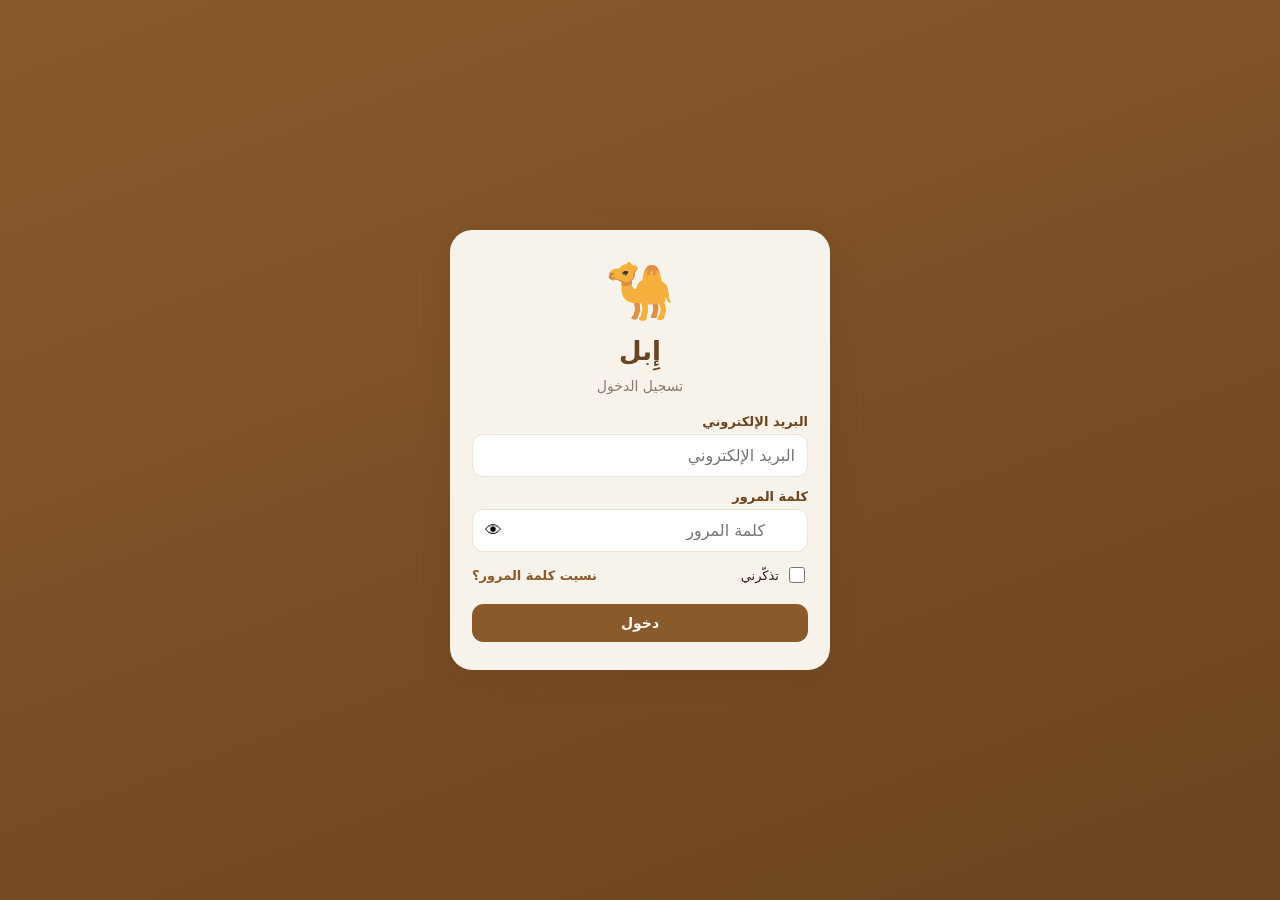
==== index.html @ 3de7b22c "Counters follow filters" ====
<!doctype html>
<html lang="ar" dir="rtl">
<head>
  <meta charset="UTF-8" />
  <meta name="viewport" content="width=device-width, initial-scale=1.0, maximum-scale=1.0, viewport-fit=cover" />
  <meta name="theme-color" content="#8a5a2b" />
  <!-- تطبيق إدارة خاص — لا يُفهرس في محرّكات البحث -->
  <meta name="robots" content="noindex, nofollow, noarchive" />
  <title>إِبل</title>

  <!-- «إضافة إلى الشاشة الرئيسية» على الآيفون والأندرويد -->
  <link rel="manifest" href="./manifest.webmanifest" />
  <link rel="icon" type="image/png" href="./icon-192.png" />
  <link rel="apple-touch-icon" href="./icon-192.png" />
  <meta name="apple-mobile-web-app-capable" content="yes" />
  <meta name="mobile-web-app-capable" content="yes" />
  <meta name="apple-mobile-web-app-status-bar-style" content="black-translucent" />
  <meta name="apple-mobile-web-app-title" content="إِبل" />
  <script type="module" crossorigin src="./assets/index-DRkL8P2t.js"></script>
  <link rel="stylesheet" crossorigin href="./assets/index-De4bp79U.css">
</head>
<body>
  <div id="splash">
    <div class="splash-emoji">🐪</div>
    <div class="splash-title">إِبل</div>
    <div class="splash-spinner"></div>
  </div>
  <div id="app"></div>
</body>
</html>
---- assets/index-De4bp79U.css ----
:root{--sand-50: #faf6f0;--sand-100: #f3ebe0;--sand-200: #e7d8c4;--brown: #8a5a2b;--brown-dark: #6b4420;--brown-light: #b07d4a;--teal: #2f8f83;--teal-dark: #246b62;--ink: #2a2018;--muted: #8a7d6e;--line: #e7d8c4;--line2: #ece2d4;--bg: #f7f2ea;--card: #ffffff;--ok: #2e9e5b;--bad: #d6453d;--warn: #e08a1e;--info: #2f76c7;--purple: #7a4fc0;--shadow: 0 2px 10px rgba(80,50,20,.08);--shadow-lg: 0 8px 30px rgba(80,50,20,.16);--r: 16px;--r-sm: 11px;--header-h: 54px;--tab-h: 64px}*{box-sizing:border-box;-webkit-tap-highlight-color:transparent}html,body{margin:0;padding:0;height:100%}body{font-family:Segoe UI,Tahoma,system-ui,-apple-system,sans-serif;background:var(--bg);color:var(--ink);-webkit-font-smoothing:antialiased;overscroll-behavior-y:none}button{font-family:inherit;cursor:pointer}input,textarea,select{font-family:inherit;font-size:16px}#splash{position:fixed;inset:0;z-index:999;display:flex;flex-direction:column;align-items:center;justify-content:center;gap:14px;background:linear-gradient(160deg,var(--brown) 0%,var(--brown-dark) 100%);color:#fff}.splash-emoji{font-size:72px;animation:bob 1.6s ease-in-out infinite}.splash-title{font-size:24px;font-weight:800;letter-spacing:.5px}.splash-spinner{width:34px;height:34px;border:3px solid rgba(255,255,255,.3);border-top-color:#fff;border-radius:50%;animation:spin .8s linear infinite}@keyframes bob{50%{transform:translateY(-10px)}}@keyframes spin{to{transform:rotate(360deg)}}#app{max-width:560px;margin:0 auto;min-height:100%;position:relative;overflow-x:clip}.app-header{top:0;z-index:50;height:calc(var(--header-h) + env(safe-area-inset-top));padding-top:env(safe-area-inset-top);display:flex;align-items:center;justify-content:space-between;padding-inline:16px;background:linear-gradient(135deg,var(--brown) 0%,var(--brown-dark) 100%);color:#fff;box-shadow:var(--shadow);position:sticky}.brand{position:absolute;inset-inline:0;display:flex;align-items:center;justify-content:center;gap:8px;font-weight:800;font-size:18px;pointer-events:none}.header-back{position:relative;z-index:1;visibility:hidden;width:44px;height:44px;border:none;background:none;color:#fff;display:flex;align-items:center;justify-content:center;padding:0;margin-inline-start:-10px;opacity:.95;transition:opacity .12s,transform .06s}.header-back.show{visibility:visible}.header-back:active{opacity:1;transform:scale(.88)}.back-ico{display:flex;align-items:center;justify-content:center}.ico-back{display:block}.header-spacer{width:44px;flex-shrink:0}.back-btn .back-ico,.back-btn .ico-back{width:18px;height:18px}.view{padding:14px 14px calc(var(--tab-h) + env(safe-area-inset-bottom) + 16px);min-height:calc(100vh - var(--header-h))}.tabbar{position:fixed;bottom:0;left:0;right:0;z-index:50;max-width:560px;margin:0 auto;height:calc(var(--tab-h) + env(safe-area-inset-bottom));padding-bottom:env(safe-area-inset-bottom);display:flex;background:#fff;border-top:1px solid var(--line2);box-shadow:0 -2px 14px #50321412}.nav-item{flex:1;border:none;background:none;display:flex;flex-direction:column;align-items:center;justify-content:center;gap:3px;color:var(--muted);font-size:11px;padding:6px 0}.nav-item .nav-icon{font-size:21px;filter:grayscale(.3);transition:transform .15s}.nav-item.active{color:var(--brown);font-weight:700}.nav-item.active .nav-icon{filter:none;transform:translateY(-2px) scale(1.12)}.btn{border:1px solid var(--line2);background:#fff;color:var(--ink);border-radius:var(--r-sm);padding:10px 14px;font-size:14px;font-weight:600;display:inline-flex;align-items:center;gap:6px;transition:filter .15s,transform .05s}.btn:active{transform:scale(.97)}.btn.primary{background:var(--brown);color:#fff;border-color:var(--brown)}.btn.primary:active{filter:brightness(1.08)}.btn.danger{background:var(--bad);color:#fff;border-color:var(--bad)}.btn.danger.ghost{background:#fff;color:var(--bad);border-color:#f1c9c6}.btn.ghost{background:var(--sand-50)}.btn.sm{padding:7px 11px;font-size:13px}.btn.block{width:100%;justify-content:center;margin-top:8px}.btn-row{display:flex;gap:8px;flex-wrap:wrap}.btn-row .btn{flex:1;justify-content:center;min-width:130px}.hero{display:flex;align-items:center;gap:14px;background:linear-gradient(120deg,#fff,var(--sand-50));border:1px solid var(--line2);border-radius:var(--r);padding:16px;box-shadow:var(--shadow);margin-bottom:14px}.hero-emoji{font-size:44px}.hero-title{font-size:20px;font-weight:800}.hero-sub{color:var(--muted);font-size:13px}.stats-grid{display:grid;grid-template-columns:repeat(3,1fr);gap:10px;margin-bottom:16px}.stat{background:var(--card);border:1px solid var(--line2);border-radius:var(--r-sm);padding:14px 10px;display:flex;flex-direction:column;gap:4px;box-shadow:var(--shadow);position:relative;overflow:hidden;align-items:center;text-align:center;justify-content:center}.stat:before{top:auto;bottom:0;inset-inline:0;width:auto;height:4px}.stat:before{content:"";position:absolute;inset-inline-start:0;top:0;bottom:0;width:4px;background:var(--brown-light)}.stat.a1:before{background:var(--brown)}.stat.a2:before{background:var(--teal)}.stat.a3:before{background:var(--info)}.stat.a4:before{background:var(--purple)}.stat.a5:before{background:var(--warn)}.stat.a6:before{background:var(--ok)}.stat.a7:before{background:var(--bad)}.stat.a8:before{background:var(--muted)}.stat.a9:before{background:var(--teal-dark)}.stat.clickable{cursor:pointer}.stat.clickable:active{transform:scale(.97)}.stat-icon{font-size:18px}.stat-value{font-size:21px;font-weight:800;line-height:1.1}.stat-label{font-size:12px;color:var(--muted)}.alerts{display:flex;flex-direction:column;gap:12px}.alert-card{background:var(--card);border:1px solid var(--line2);border-radius:var(--r);padding:14px;box-shadow:var(--shadow);border-inline-start:4px solid var(--brown-light)}.alert-card.accent-blue{border-inline-start-color:var(--info)}.alert-card.accent-amber{border-inline-start-color:var(--warn)}.alert-card.accent-purple{border-inline-start-color:var(--purple)}.alert-card.accent-green{border-inline-start-color:var(--ok)}.alert-card.accent-teal{border-inline-start-color:var(--teal)}.alert-head{display:flex;align-items:center;gap:8px;font-weight:700;margin-bottom:8px}.alert-icon{font-size:18px}.alert-title{flex:1}.alert-empty{color:var(--muted);font-size:13px;padding:4px 0}.error-detail{color:var(--bad);font-size:11px;direction:ltr;text-align:center;word-break:break-all;margin-top:4px}.alert-list{display:flex;flex-direction:column}.alert-row{display:flex;justify-content:space-between;align-items:center;gap:8px;padding:7px 0;border-top:1px solid var(--line2);font-size:14px}.alert-row:first-child{border-top:none}.ar-name{font-weight:600}.ar-meta{color:var(--muted);font-size:13px}.days{color:var(--brown);font-weight:600}.link-more{margin-top:8px;background:none;border:none;color:var(--brown);font-weight:700;font-size:13px}.count-pill{background:var(--sand-100);color:var(--brown-dark);font-size:12px;font-weight:700;padding:2px 9px;border-radius:20px;min-width:22px;text-align:center}.count-pill.filtered{background:#f3d9b0;color:#6b3f12}.list-toolbar{display:flex;align-items:center;justify-content:space-between;gap:8px;margin-bottom:10px}.list-title{display:flex;align-items:center;gap:8px;font-size:18px;font-weight:800}.list-icon{font-size:20px}.search{width:100%;border:1px solid var(--line2);background:#fff;border-radius:var(--r-sm);padding:11px 14px;margin-bottom:12px;box-shadow:var(--shadow)}.search:focus{outline:2px solid var(--brown-light);border-color:var(--brown-light)}.chips{display:flex;gap:8px;overflow-x:auto;padding-bottom:4px;margin-bottom:12px}.chip{border:1px solid var(--line2);background:#fff;border-radius:20px;padding:7px 14px;font-size:13px;font-weight:600;color:var(--muted);white-space:nowrap}.chip.active{background:var(--brown);color:#fff;border-color:var(--brown)}.dropdown-filter{position:relative;display:inline-block;margin-bottom:12px}.dropdown-filter-btn{display:flex;align-items:center;gap:8px;border:1px solid var(--line2);background:#fff;border-radius:var(--r-sm);padding:9px 14px;font-size:13px;font-weight:700;color:var(--ink);cursor:pointer}.dropdown-filter-caret{color:var(--muted);font-size:11px}.dropdown-filter-panel{display:none;position:absolute;z-index:20;top:calc(100% + 6px);right:0;min-width:160px;max-height:260px;max-width:calc(100vw - 24px);overflow-y:auto;background:#fff;border:1px solid var(--line2);border-radius:var(--r-sm);box-shadow:var(--shadow-lg);padding:6px}.dropdown-filter-panel.show{display:block}.dropdown-opt{display:flex;align-items:center;gap:9px;padding:8px 10px;border-radius:8px;font-size:13px;color:var(--ink);cursor:pointer}.dropdown-opt:hover{background:var(--sand-50)}.dropdown-opt input{width:16px;height:16px;accent-color:var(--brown)}.dropdown-opt-all{border-bottom:1px solid var(--line2);margin-bottom:4px;padding-bottom:10px;font-weight:700}.dropdown-filter-row{display:flex;flex-wrap:wrap;gap:8px;align-items:center}.dropdown-filter-row .dropdown-filter{margin-bottom:8px}.clear-filters{margin-bottom:8px;color:var(--bad);border-color:var(--line2)}.tag.stage{background:var(--teal);color:#fff}.tag.excl{background:var(--muted);color:#fff}.tag.inc{background:var(--purple);color:#fff}.tag.nat{background:var(--info);color:#fff}.link-inline{background:none;border:none;padding:0;color:var(--brown);font-weight:700;font-size:inherit;cursor:pointer;text-decoration:underline;font-family:inherit}.ped-tree{display:flex;flex-direction:column;gap:10px;align-items:center}.ped-row{display:flex;gap:8px;flex-wrap:wrap;justify-content:center;width:100%}.ped-node{display:flex;flex-direction:column;gap:2px;align-items:center;text-align:center;background:var(--card);border:1px solid var(--line2);border-radius:var(--r-sm);padding:8px 12px;min-width:120px;box-shadow:var(--shadow);cursor:pointer;font-family:inherit}.ped-node.empty{background:var(--sand-50);border-style:dashed;cursor:default}.ped-node.self{background:linear-gradient(135deg,var(--brown) 0%,var(--brown-dark) 100%);border-color:var(--brown-dark)}.ped-node.self .ped-name{color:#fff}.ped-node.self .ped-role,.ped-node.self .ped-meta{color:#e9dccb}.ped-role{font-size:10px;color:var(--muted);font-weight:600}.ped-name{font-size:14px;font-weight:800;color:var(--ink)}.ped-meta{font-size:10px;color:var(--muted)}.card-grid{display:grid;grid-template-columns:repeat(2,1fr);gap:12px}.camel-card{background:var(--card);border:1px solid var(--line2);border-radius:var(--r);overflow:hidden;box-shadow:var(--shadow);transition:transform .08s}.camel-card:active{transform:scale(.98)}.camel-photo{aspect-ratio:4/3;background:var(--sand-100);display:flex;align-items:center;justify-content:center;position:relative}.avail-badge{position:absolute;top:6px;inset-inline-start:6px;font-size:11px;font-weight:700;padding:3px 9px;border-radius:8px;color:#fff}.avail-badge.dead{background:var(--bad)}.avail-badge.sold{background:#64748b}.profile-badges .avail-badge{position:static}.camel-photo img{width:100%;height:100%;object-fit:cover;display:block}.camel-photo.noimg{font-size:46px}.camel-info{padding:10px;position:relative}.camel-name{font-weight:800;font-size:15px;margin-bottom:4px}.camel-sub{display:flex;align-items:center;gap:6px;flex-wrap:wrap}.mono{font-family:ui-monospace,Consolas,monospace;font-size:12px;color:var(--muted)}.tag{background:var(--sand-100);color:var(--brown-dark);font-size:11px;padding:2px 7px;border-radius:6px;font-weight:600}.sex-badge{position:absolute;top:-28px;inset-inline-end:8px;font-size:11px;font-weight:700;padding:3px 8px;border-radius:8px;color:#fff}.sex-badge.f{background:var(--purple)}.sex-badge.m{background:var(--info)}.rows{display:flex;flex-direction:column;gap:8px}.row{background:var(--card);border:1px solid var(--line2);border-radius:var(--r-sm);padding:12px 14px;display:flex;align-items:center;gap:10px;box-shadow:var(--shadow)}.row:active{background:var(--sand-50)}.row-main{flex:1;min-width:0}.row-primary{font-weight:700;font-size:15px}.row-secondary{color:var(--muted);font-size:13px;margin-top:3px;display:flex;align-items:center;gap:6px;flex-wrap:wrap}.row-secondary .dot{opacity:.5}.row-chevron{color:var(--line);font-size:22px;transform:scaleX(-1)}.badge{font-size:12px;font-weight:700;padding:2px 9px;border-radius:20px;color:#fff}.badge.ok{background:var(--ok)}.badge.bad{background:var(--bad)}.badge.warn{background:var(--warn)}.badge.info{background:var(--info)}.badge.muted{background:var(--muted)}.empty{text-align:center;padding:50px 20px;color:var(--muted)}.empty-icon{font-size:48px;opacity:.5;margin-bottom:10px}.spinner-wrap{display:flex;justify-content:center;padding:50px}.spinner{width:32px;height:32px;border:3px solid var(--sand-200);border-top-color:var(--brown);border-radius:50%;animation:spin .8s linear infinite}.profile-top{display:flex;justify-content:space-between;margin-bottom:12px}.profile-hero{display:flex;gap:14px;align-items:center;margin-bottom:16px}.profile-photo{width:110px;height:110px;border-radius:18px;overflow:hidden;background:var(--sand-100);display:flex;align-items:center;justify-content:center;font-size:50px;flex-shrink:0;box-shadow:var(--shadow)}.profile-photo img{width:100%;height:100%;object-fit:cover}.profile-photo-col{display:flex;flex-direction:column;align-items:center;gap:4px;flex-shrink:0}.profile-photo-wrap{position:relative}.photo-nav{position:absolute;top:50%;transform:translateY(-50%);width:26px;height:26px;border-radius:50%;border:none;background:#00000073;color:#fff;font-size:18px;line-height:1;display:flex;align-items:center;justify-content:center;cursor:pointer;z-index:2}.photo-prev{inset-inline-start:-8px}.photo-next{inset-inline-end:-8px}.photo-caption{font-size:11px;color:var(--muted);text-align:center;max-width:130px}.photo-actions{display:flex;gap:6px;justify-content:center;width:100%;margin-top:6px}.photo-actions .btn{flex:1;min-width:0;font-size:11px;padding:6px 4px;white-space:nowrap;overflow:hidden;text-overflow:ellipsis}.photo-gallery{display:flex;gap:8px;flex-wrap:wrap;justify-content:center}.photo-thumb{position:relative;width:92px;height:92px;border-radius:var(--r-sm);overflow:hidden;background:var(--sand-100);display:flex;align-items:center;justify-content:center;font-size:34px;border:1px solid var(--line2)}.photo-thumb img{width:100%;height:100%;object-fit:cover}.photo-thumb .photo-date{position:absolute;bottom:0;inset-inline:0;background:#00000080;color:#fff;font-size:9px;text-align:center;padding:1px 0}.photo-thumb .photo-del{position:absolute;top:2px;inset-inline-end:2px;width:18px;height:18px;border-radius:50%;border:none;background:#d6453de6;color:#fff;font-size:11px;line-height:1;cursor:pointer}.photo-thumb.archived{opacity:.62;border-style:dashed}.photo-thumb .photo-restore{position:absolute;top:2px;inset-inline-end:2px;width:18px;height:18px;border-radius:50%;border:none;background:#2e9e5bf2;color:#fff;font-size:11px;line-height:1;cursor:pointer}.photo-archive{margin-top:10px;padding-top:8px;border-top:1px dashed var(--line2)}.photo-archive-title{font-size:11px;color:var(--muted);text-align:center;margin-bottom:6px;font-weight:600}.profile-name{font-size:22px;font-weight:800}.profile-id{color:var(--muted);margin:2px 0 8px}.profile-badges{display:flex;gap:6px;flex-wrap:wrap}.profile-badges .sex-badge{position:static}.section-title{font-size:15px;font-weight:800;color:var(--brown-dark);margin:18px 0 10px;padding-inline-start:10px;border-inline-start:4px solid var(--brown)}.detail-grid{display:grid;grid-template-columns:repeat(2,1fr);gap:10px}.detail-grid.card{background:var(--card);border:1px solid var(--line2);border-radius:var(--r);padding:14px;box-shadow:var(--shadow)}.detail-item{min-width:0}.detail-label{font-size:12px;color:var(--muted);margin-bottom:2px}.detail-value{font-weight:600;font-size:14px;word-break:break-word}.rel-grid{display:grid;grid-template-columns:repeat(2,1fr);gap:10px}.rel-card{background:var(--card);border:1px solid var(--line2);border-radius:var(--r-sm);padding:12px;box-shadow:var(--shadow);position:relative}.rel-head{display:flex;justify-content:space-between;align-items:center;font-weight:700;font-size:14px;margin-bottom:8px}.rel-list{display:flex;flex-direction:column;gap:5px}.rel-row{font-size:12px;color:var(--ink);background:var(--sand-50);padding:5px 8px;border-radius:7px}.rel-row.clickable{cursor:pointer}.rel-row.clickable:active{background:var(--sand-100)}.rel-row .badge{font-size:10px;padding:1px 6px}.rel-empty{color:var(--line);font-size:18px;text-align:center;padding:6px}.rel-add{position:absolute;bottom:10px;inset-inline-start:10px;width:30px;height:30px;border-radius:50%;border:1px dashed var(--brown-light);background:#fff;color:var(--brown);font-size:14px}.hub-grid{display:grid;grid-template-columns:repeat(2,1fr);gap:12px}.hub-card{background:var(--card);border:1px solid var(--line2);border-radius:var(--r);padding:18px 12px;text-align:center;box-shadow:var(--shadow)}.hub-card:active{background:var(--sand-50)}.hub-icon{font-size:34px;margin-bottom:8px}.hub-label{font-weight:800;font-size:15px}.hub-count{color:var(--muted);font-size:12px;margin-top:3px}.modal-overlay{position:fixed;inset:0;z-index:350;background:#28190a73;display:flex;align-items:flex-end;justify-content:center;animation:fade .15s}.modal-overlay.confirm-overlay{z-index:420}@keyframes fade{0%{opacity:0}}.modal{background:var(--bg);width:100%;max-width:560px;max-height:92vh;border-radius:22px 22px 0 0;display:flex;flex-direction:column;animation:slideup .2s ease}@keyframes slideup{0%{transform:translateY(40px);opacity:.6}}.modal-head{display:flex;align-items:center;justify-content:space-between;padding:16px 18px 10px;border-bottom:1px solid var(--line2)}.modal-title{font-weight:800;font-size:17px}.modal-close{border:none;background:var(--sand-100);width:32px;height:32px;border-radius:50%;font-size:15px;color:var(--ink)}.modal-body{padding:16px 18px calc(18px + env(safe-area-inset-bottom));overflow-y:auto}body.modal-open{overflow:hidden}.entity-form,.settings{display:flex;flex-direction:column;gap:14px}.field{display:flex;flex-direction:column;gap:5px}.field label{font-size:13px;font-weight:700;color:var(--brown-dark)}.inp{width:100%;border:1px solid var(--line2);background:#fff;border-radius:var(--r-sm);padding:11px 12px;color:var(--ink)}.inp:focus{outline:2px solid var(--brown-light);border-color:var(--brown-light)}textarea.inp{resize:vertical;min-height:60px}.inp.mono{font-family:ui-monospace,monospace;font-size:13px}.two-col{display:grid;grid-template-columns:1fr 1fr;gap:12px}.form-actions{display:flex;gap:10px;margin-top:8px}.form-actions .btn{flex:1;justify-content:center}.entity-form{display:grid;grid-template-columns:1fr 1fr;gap:12px}.entity-form .field.full,.entity-form .form-actions{grid-column:1 / -1}.entity-form>.note,.entity-form .field-wide{grid-column:1 / -1}.check-hint{font-size:12px;color:var(--muted);margin-top:2px}.check-due .check-hint{color:#8a5a2b;font-weight:700}.check-overdue .check-hint{color:#b3261e;font-weight:800}.check-due .inp{border-color:#e0a34a;background:#fff8ec}.check-overdue .inp{border-color:#b3261e;background:#fdeceb}.check-overdue label:after{content:" — متأخر";color:#b3261e;font-weight:800}.field-target .inp{outline:2px solid var(--brown-light)}.field-target label{color:var(--brown-dark)}.inp.auto-changed{animation:autoflash 1.6s ease-out}@keyframes autoflash{0%,40%{background:#fff1cf;border-color:#e0a34a}to{background:#fff}}.rel-more{width:100%;margin-top:6px;padding:7px;font-size:12.5px;font-weight:700;color:var(--brown-dark);background:transparent;border:1px dashed var(--line2);border-radius:var(--r-sm);cursor:pointer}.rel-more:hover{background:#fff8ec}.row-overdue{border-right:3px solid #b3261e}.row-del{align-self:center;background:transparent;border:none;cursor:pointer;font-size:16px;padding:6px 8px;border-radius:var(--r-sm);opacity:.65}.row-del:hover{opacity:1;background:#fdeceb}.detail{display:flex;flex-direction:column;gap:14px}.confirm{text-align:center}.confirm p{font-size:15px;margin:6px 0 18px}.confirm-actions{display:flex;gap:10px}.confirm-actions .btn{flex:1;justify-content:center}.sync-status{display:flex;align-items:center;gap:10px;padding:14px;border-radius:var(--r-sm);font-weight:700;box-shadow:var(--shadow)}.sync-status.on{background:#e6f5ec;color:var(--teal-dark)}.sync-status.off{background:var(--sand-100);color:var(--brown-dark)}.sync-dot{width:11px;height:11px;border-radius:50%;background:currentColor;box-shadow:0 0 0 4px #0000000f}.sync-dot.on{color:var(--teal-dark)}.sync-dot.off{color:var(--muted)}.sync-collapse{background:var(--card);border:1px solid var(--line2);border-radius:var(--r);box-shadow:var(--shadow);overflow:hidden}.sync-collapse>summary{display:flex;align-items:center;gap:10px;padding:14px 16px;cursor:pointer;list-style:none;font-weight:700;color:var(--ink)}.sync-collapse>summary::-webkit-details-marker{display:none}.sync-collapse>summary:after{content:"▾";margin-inline-start:auto;color:var(--muted)}.sync-collapse[open]>summary:after{content:"▴"}.sync-collapse-title{font-size:15px}.sync-collapse-status{font-size:13px;color:var(--muted);font-weight:600}.sync-collapse-body{display:flex;flex-direction:column;gap:14px;padding:4px 16px 16px;border-top:1px solid var(--line2)}.subsection-title{font-size:13px;font-weight:800;color:var(--brown);margin-top:6px}.help{background:var(--card);border:1px solid var(--line2);border-radius:var(--r-sm);padding:12px 14px;box-shadow:var(--shadow)}.help summary{font-weight:700;cursor:pointer;color:var(--brown)}.help-body{margin-top:10px;font-size:13px;line-height:1.9;color:var(--ink)}.help-body code{background:var(--sand-100);padding:1px 5px;border-radius:4px;font-size:12px}.stat-list{display:flex;flex-direction:column;gap:6px}.stat-line{display:flex;justify-content:space-between;align-items:center;background:var(--card);border:1px solid var(--line2);border-radius:var(--r-sm);padding:10px 14px;font-weight:600}input[type=password],input[type=email],input[type=tel],input[type=url],.inp[dir=ltr]{direction:ltr;text-align:right}.pass-wrap{position:relative;display:block}.pass-wrap .inp{padding-inline-end:42px;width:100%}.pass-eye{position:absolute;inset-inline-end:4px;top:50%;transform:translateY(-50%);width:34px;height:34px;border:none;background:transparent;font-size:17px;line-height:1;cursor:pointer;border-radius:8px;padding:0}.pass-eye:active{background:var(--sand-100)}.backup-box{display:flex;flex-direction:column;gap:8px}.backup-list{display:flex;flex-direction:column;gap:6px}.backup-row{display:flex;align-items:center;gap:8px;background:var(--card);border:1px solid var(--line2);border-radius:var(--r-sm);padding:8px 12px}.backup-info{flex:1;min-width:0}.backup-when{font-size:13px;font-weight:700;color:var(--ink)}.backup-meta{font-size:11px;color:var(--muted)}.about{text-align:center;color:var(--muted);font-size:12px;line-height:1.8;margin-top:24px}.toast{position:fixed;bottom:calc(var(--tab-h) + 20px);left:50%;transform:translate(-50%) translateY(100px);background:var(--ink);color:#fff;padding:11px 20px;border-radius:24px;font-size:14px;font-weight:600;z-index:500;opacity:0;transition:all .25s;box-shadow:var(--shadow-lg);max-width:90%}.toast.show{transform:translate(-50%) translateY(0);opacity:1}.toast.success{background:var(--ok)}.toast.error{background:var(--bad)}.note{background:var(--sand-50);border:1px dashed var(--line);border-radius:var(--r-sm);padding:9px 12px;font-size:12px;color:var(--muted);margin-bottom:10px;line-height:1.6}.reports{display:flex;flex-direction:column}.report-card{background:var(--card);border:1px solid var(--line2);border-radius:var(--r);padding:14px;box-shadow:var(--shadow);margin-bottom:12px}.report-head{display:flex;align-items:center;justify-content:space-between;font-weight:800;font-size:15px;margin-bottom:12px}.bars{display:flex;flex-direction:column;gap:9px}.bar-row{display:grid;grid-template-columns:38% 1fr auto;align-items:center;gap:8px}.bar-label{font-size:13px;font-weight:600;white-space:nowrap;overflow:hidden;text-overflow:ellipsis}.bar-track{background:var(--sand-100);border-radius:8px;height:14px;overflow:hidden}.bar-fill{height:100%;border-radius:8px;min-width:6px;transition:width .4s ease}.bar-value{font-size:13px;font-weight:800;color:var(--brown-dark);min-width:28px;text-align:left}.hero{position:relative}.hero-reports{margin-inline-start:auto;background:var(--brown);color:#fff;border:none;border-radius:20px;padding:8px 14px;font-size:13px;font-weight:700}.hub-card.feature{background:linear-gradient(135deg,#fff,var(--sand-50));border-inline-start:4px solid var(--brown)}.photo-field{align-items:center}.photo-preview{width:100%;max-width:220px;aspect-ratio:4/3;margin:0 auto;border-radius:var(--r);overflow:hidden;background:var(--sand-100);display:flex;align-items:center;justify-content:center;font-size:54px;border:1px solid var(--line2)}.photo-preview img{width:100%;height:100%;object-fit:cover}.photo-btns{display:flex;gap:8px;justify-content:center;margin-top:10px;flex-wrap:wrap}.inp.readonly{background:var(--sand-100);color:var(--brown-dark);font-weight:700}.charts{display:flex;flex-direction:column;gap:14px}.chart-card{background:var(--card);border:1px solid var(--line2);border-radius:var(--r);padding:12px;box-shadow:var(--shadow)}.chart-head{display:flex;align-items:center;justify-content:space-between;font-weight:800;font-size:15px;margin-bottom:8px}.chart-holder{overflow-x:auto;overflow-y:hidden;-webkit-overflow-scrolling:touch}.chart-holder canvas,.chart-holder svg{display:block}.privacy-text{line-height:1.9;font-size:14px}.privacy-text h3{font-size:17px;color:var(--brown-dark);margin:4px 0 10px}.privacy-text h4{font-size:14.5px;color:var(--brown);margin:14px 0 4px}.privacy-text ul{padding-inline-start:20px;margin:4px 0}.privacy-text li{margin:3px 0}.profile-photo.clickable{cursor:pointer}.img-viewer{position:fixed;inset:0;z-index:400;background:#000000eb;display:flex;align-items:center;justify-content:center;padding:16px;padding-top:calc(52px + env(safe-area-inset-top));padding-bottom:calc(78px + env(safe-area-inset-bottom));animation:fade .15s}.img-viewer .img-stage{max-width:100%;max-height:100%;display:flex;align-items:center;justify-content:center;overflow:hidden;touch-action:none}.img-viewer img{max-width:100%;max-height:100%;object-fit:contain;border-radius:10px;transform-origin:center center;transition:transform .06s linear;user-select:none;-webkit-user-drag:none}.img-viewer.zoomed img{border-radius:0;cursor:grab}.img-viewer-close{position:absolute;top:calc(12px + env(safe-area-inset-top));inset-inline-end:14px;width:40px;height:40px;border-radius:50%;border:none;background:#ffffff29;color:#fff;font-size:18px;z-index:2}.img-viewer-cap{position:absolute;top:calc(20px + env(safe-area-inset-top));inset-inline-start:16px;color:#fff;font-size:13px;font-weight:600;background:#00000059;padding:5px 12px;border-radius:14px;max-width:60%}.img-viewer-bar{position:absolute;bottom:calc(14px + env(safe-area-inset-bottom));left:50%;transform:translate(-50%);display:flex;gap:8px;align-items:center;z-index:2;background:#00000073;padding:5px;border-radius:26px}.iv-btn{border:none;background:#ffffff2e;color:#fff;font-family:inherit;font-size:15px;font-weight:700;min-width:44px;height:44px;border-radius:22px;padding:0 14px;cursor:pointer}.iv-btn:active{background:#ffffff52}.iv-btn.wide{font-size:14px;background:var(--brown)}.assign-wrap{grid-column:1 / -1}.assign-list{max-height:240px;overflow-y:auto;border:1px solid var(--line2);border-radius:var(--r-sm);margin-top:8px;background:#fff}.assign-row{display:flex;align-items:center;gap:10px;padding:9px 12px;border-bottom:1px solid var(--line2);font-size:14px}.assign-row:last-child{border-bottom:none}.assign-row input{width:18px;height:18px;accent-color:var(--brown)}.login-screen{position:fixed;inset:0;z-index:300;display:flex;align-items:center;justify-content:center;padding:20px;background:linear-gradient(160deg,var(--brown) 0%,var(--brown-dark) 100%)}.login-card{background:var(--bg);width:100%;max-width:380px;border-radius:22px;padding:28px 22px;display:flex;flex-direction:column;gap:12px;box-shadow:var(--shadow-lg)}.login-emoji{font-size:56px;text-align:center}.login-title{font-size:26px;font-weight:800;text-align:center;color:var(--brown-dark)}.login-sub{font-size:14px;color:var(--muted);text-align:center;margin-bottom:8px}.login-card .btn.block{margin-top:6px}.login-row{display:flex;align-items:center;justify-content:space-between;gap:8px;font-size:13px}.login-row .remember{display:flex;align-items:center;gap:6px;color:var(--ink);cursor:pointer}.login-row .remember input{width:16px;height:16px;accent-color:var(--brown)}.link-btn{background:none;border:none;color:var(--brown);font-weight:700;font-size:13px;cursor:pointer;padding:0}@media(min-width:480px){.stats-grid{grid-template-columns:repeat(3,1fr)}}.attach-view{margin-bottom:8px}.attach-empty{color:var(--muted);font-size:13px;text-align:center;padding:10px;background:var(--sand-50);border:1px dashed var(--line2);border-radius:var(--r-sm)}.attach-card{display:flex;align-items:center;gap:10px;background:var(--card);border:1px solid var(--line2);border-radius:var(--r-sm);padding:8px 10px}.attach-thumb{width:52px;height:52px;object-fit:cover;border-radius:8px;flex-shrink:0}.attach-icon{width:52px;height:52px;display:flex;align-items:center;justify-content:center;font-size:30px;background:var(--sand-100);border-radius:8px;flex-shrink:0}.attach-meta{flex:1;min-width:0}.attach-name{font-size:13px;font-weight:700;overflow:hidden;text-overflow:ellipsis;white-space:nowrap}.attach-size{font-size:11px;color:var(--muted)}.sire-btn{margin-top:7px;background:var(--sand-50);border:1px dashed var(--line2);color:var(--muted);border-radius:20px;padding:5px 12px;font-size:12px;font-weight:700;font-family:inherit}.sire-btn.set{background:var(--brown);border-style:solid;border-color:var(--brown);color:#fff}.export-row{margin-bottom:10px}.export-row .btn{flex:1;justify-content:center;min-width:0}.back-btn{justify-content:center;gap:7px}.audit-summary{font-size:12px;color:var(--muted);margin-top:5px;line-height:1.6;background:var(--sand-50);border-radius:8px;padding:6px 9px}
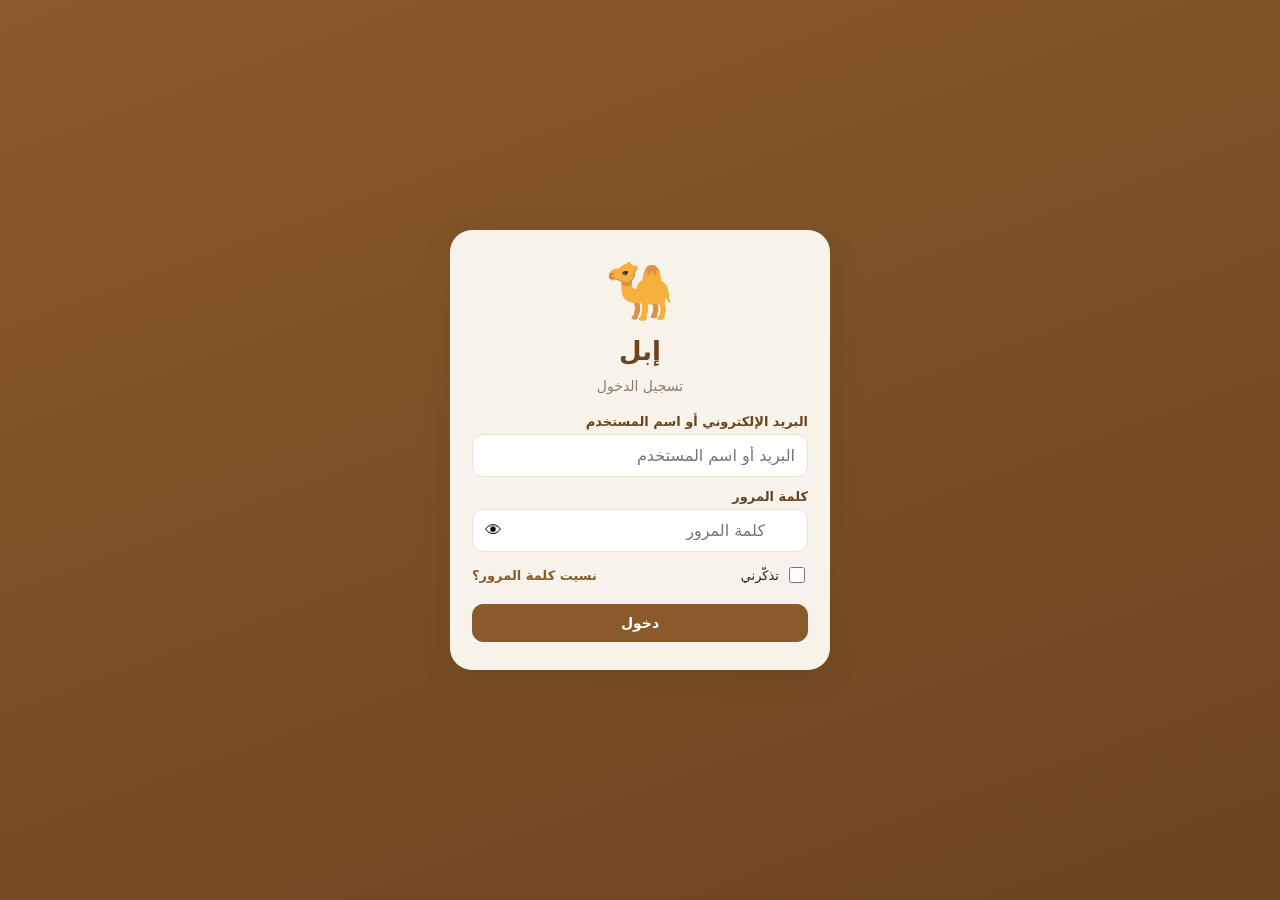
==== commit 28acefd1: "Fresh loads, centred herd name, vet tabs" ====
--- a/index.html
+++ b/index.html
@@ -1,30 +1,31 @@
-<!doctype html>
-<html lang="ar" dir="rtl">
-<head>
-  <meta charset="UTF-8" />
-  <meta name="viewport" content="width=device-width, initial-scale=1.0, maximum-scale=1.0, viewport-fit=cover" />
-  <meta name="theme-color" content="#8a5a2b" />
-  <!-- تطبيق إدارة خاص — لا يُفهرس في محرّكات البحث -->
-  <meta name="robots" content="noindex, nofollow, noarchive" />
-  <title>إِبل</title>
-
-  <!-- «إضافة إلى الشاشة الرئيسية» على الآيفون والأندرويد -->
-  <link rel="manifest" href="./manifest.webmanifest" />
-  <link rel="icon" type="image/png" href="./icon-192.png" />
-  <link rel="apple-touch-icon" href="./icon-192.png" />
-  <meta name="apple-mobile-web-app-capable" content="yes" />
-  <meta name="mobile-web-app-capable" content="yes" />
-  <meta name="apple-mobile-web-app-status-bar-style" content="black-translucent" />
-  <meta name="apple-mobile-web-app-title" content="إِبل" />
-  <script type="module" crossorigin src="./assets/index-DRkL8P2t.js"></script>
-  <link rel="stylesheet" crossorigin href="./assets/index-De4bp79U.css">
-</head>
-<body>
-  <div id="splash">
-    <div class="splash-emoji">🐪</div>
-    <div class="splash-title">إِبل</div>
-    <div class="splash-spinner"></div>
-  </div>
-  <div id="app"></div>
-</body>
-</html>
+<!doctype html>
+<html lang="ar" dir="rtl">
+<head>
+  <meta charset="UTF-8" />
+  <meta name="viewport" content="width=device-width, initial-scale=1.0, maximum-scale=1.0, viewport-fit=cover" />
+  <meta name="theme-color" content="#8a5a2b" />
+  <!-- تطبيق إدارة خاص — لا يُفهرس في محرّكات البحث -->
+  <meta name="robots" content="noindex, nofollow, noarchive" />
+  <title>إبل</title>
+
+  <!-- «إضافة إلى الشاشة الرئيسية» على الآيفون والأندرويد -->
+  <link rel="manifest" href="./manifest.webmanifest" />
+  <link rel="icon" type="image/png" href="./icon-192.png" />
+  <link rel="apple-touch-icon" href="./icon-192.png" />
+  <meta name="apple-mobile-web-app-capable" content="yes" />
+  <meta name="mobile-web-app-capable" content="yes" />
+  <meta name="apple-mobile-web-app-status-bar-style" content="black-translucent" />
+  <meta name="apple-mobile-web-app-title" content="إبل" />
+  <script type="module" crossorigin src="./assets/index-SwUkMnSy.js"></script>
+  <link rel="stylesheet" crossorigin href="./assets/index-Q5RCzDct.css">
+</head>
+<body>
+  <div id="splash">
+    <div class="splash-emoji">🐪</div>
+    <div class="splash-title">إبل</div>
+    <div class="splash-spinner"></div>
+  </div>
+  <div id="app"></div>+
+</body>
+</html>
--- a/assets/index-Q5RCzDct.css
+++ b/assets/index-Q5RCzDct.css
@@ -0,0 +1 @@
+:root{--sand-50: #faf6f0;--sand-100: #f3ebe0;--sand-200: #e7d8c4;--brown: #8a5a2b;--brown-dark: #6b4420;--brown-light: #b07d4a;--teal: #2f8f83;--teal-dark: #246b62;--ink: #2a2018;--muted: #8a7d6e;--line: #e7d8c4;--line2: #ece2d4;--bg: #f7f2ea;--card: #ffffff;--ok: #2e9e5b;--bad: #d6453d;--warn: #e08a1e;--info: #2f76c7;--purple: #7a4fc0;--shadow: 0 2px 10px rgba(80,50,20,.08);--shadow-lg: 0 8px 30px rgba(80,50,20,.16);--r: 16px;--r-sm: 11px;--header-h: 54px;--tab-h: 64px}*{box-sizing:border-box;-webkit-tap-highlight-color:transparent}html,body{margin:0;padding:0;height:100%}body{font-family:Segoe UI,Tahoma,system-ui,-apple-system,sans-serif;background:var(--bg);color:var(--ink);-webkit-font-smoothing:antialiased;overscroll-behavior-y:none}button{font-family:inherit;cursor:pointer}input,textarea,select{font-family:inherit;font-size:16px}#splash{position:fixed;inset:0;z-index:999;display:flex;flex-direction:column;align-items:center;justify-content:center;gap:14px;background:linear-gradient(160deg,var(--brown) 0%,var(--brown-dark) 100%);color:#fff}.splash-emoji{font-size:72px;animation:bob 1.6s ease-in-out infinite}.splash-title{font-size:24px;font-weight:800;letter-spacing:.5px}.splash-spinner{width:34px;height:34px;border:3px solid rgba(255,255,255,.3);border-top-color:#fff;border-radius:50%;animation:spin .8s linear infinite}@keyframes bob{50%{transform:translateY(-10px)}}@keyframes spin{to{transform:rotate(360deg)}}#app{max-width:560px;margin:0 auto;min-height:100%;position:relative;overflow-x:clip}.app-header{top:0;z-index:50;height:calc(var(--header-h) + env(safe-area-inset-top));padding-top:env(safe-area-inset-top);display:flex;align-items:center;justify-content:space-between;padding-inline:16px;background:linear-gradient(135deg,var(--brown) 0%,var(--brown-dark) 100%);color:#fff;box-shadow:var(--shadow);position:sticky}.brand{position:absolute;left:0;right:0;inset-inline:0;width:100%;display:flex;align-items:center;justify-content:center;gap:8px;font-weight:800;font-size:18px;pointer-events:none}.brand:focus{outline:none}.brand.switchable>*{pointer-events:auto;cursor:pointer}.brand-name{max-width:62vw;overflow:hidden;text-overflow:ellipsis;white-space:nowrap}.brand-ico,.brand-caret{flex:none;width:24px;text-align:center}.brand-caret{font-size:12px;opacity:.8}.header-back{position:relative;z-index:1;visibility:hidden;width:44px;height:44px;border:none;background:none;color:#fff;display:flex;align-items:center;justify-content:center;padding:0;margin-inline-start:-10px;opacity:.95;transition:opacity .12s,transform .06s}.header-back.show{visibility:visible}.header-back:active{opacity:1;transform:scale(.88)}.back-ico{display:flex;align-items:center;justify-content:center}.ico-back{display:block}.header-spacer{width:44px;flex-shrink:0}.back-btn .back-ico,.back-btn .ico-back{width:18px;height:18px}.view{padding:14px 14px calc(var(--tab-h) + env(safe-area-inset-bottom) + 16px);min-height:calc(100vh - var(--header-h))}.tabbar{position:fixed;bottom:0;left:0;right:0;z-index:50;max-width:560px;margin:0 auto;height:calc(var(--tab-h) + env(safe-area-inset-bottom));padding-bottom:env(safe-area-inset-bottom);display:flex;background:#fff;border-top:1px solid var(--line2);box-shadow:0 -2px 14px #50321412}.nav-item{flex:1;border:none;background:none;display:flex;flex-direction:column;align-items:center;justify-content:center;gap:3px;color:var(--muted);font-size:11px;padding:6px 0}.nav-item .nav-icon{font-size:21px;filter:grayscale(.3);transition:transform .15s}.nav-item.active{color:var(--brown);font-weight:700}.nav-item.active .nav-icon{filter:none;transform:translateY(-2px) scale(1.12)}.btn{border:1px solid var(--line2);background:#fff;color:var(--ink);border-radius:var(--r-sm);padding:10px 14px;font-size:14px;font-weight:600;display:inline-flex;align-items:center;gap:6px;transition:filter .15s,transform .05s}.btn:active{transform:scale(.97)}.btn.primary{background:var(--brown);color:#fff;border-color:var(--brown)}.btn.primary:active{filter:brightness(1.08)}.btn.danger{background:var(--bad);color:#fff;border-color:var(--bad)}.btn.danger.ghost{background:#fff;color:var(--bad);border-color:#f1c9c6}.btn.ghost{background:var(--sand-50)}.btn.sm{padding:7px 11px;font-size:13px}.btn.block{width:100%;justify-content:center;margin-top:8px}.btn-row{display:flex;gap:8px;flex-wrap:wrap}.btn-row .btn{flex:1;justify-content:center;min-width:130px}.hero{display:flex;align-items:center;gap:14px;background:linear-gradient(120deg,#fff,var(--sand-50));border:1px solid var(--line2);border-radius:var(--r);padding:16px;box-shadow:var(--shadow);margin-bottom:14px}.hero-emoji{font-size:44px}.hero-title{font-size:20px;font-weight:800}.hero-sub{color:var(--muted);font-size:13px}.stats-grid{display:grid;grid-template-columns:repeat(3,1fr);gap:10px;margin-bottom:16px}.stat{background:var(--card);border:1px solid var(--line2);border-radius:var(--r-sm);padding:14px 10px;display:flex;flex-direction:column;gap:4px;box-shadow:var(--shadow);position:relative;overflow:hidden;align-items:center;text-align:center;justify-content:center}.stat:before{top:auto;bottom:0;inset-inline:0;width:auto;height:4px}.stat:before{content:"";position:absolute;inset-inline-start:0;top:0;bottom:0;width:4px;background:var(--brown-light)}.stat.a1:before{background:var(--brown)}.stat.a2:before{background:var(--teal)}.stat.a3:before{background:var(--info)}.stat.a4:before{background:var(--purple)}.stat.a5:before{background:var(--warn)}.stat.a6:before{background:var(--ok)}.stat.a7:before{background:var(--bad)}.stat.a8:before{background:var(--muted)}.stat.a9:before{background:var(--teal-dark)}.stat.clickable{cursor:pointer}.stat.clickable:active{transform:scale(.97)}.stat-icon{font-size:18px}.stat-value{font-size:21px;font-weight:800;line-height:1.1}.stat-label{font-size:12px;color:var(--muted)}.alerts{display:flex;flex-direction:column;gap:12px}.alert-card{background:var(--card);border:1px solid var(--line2);border-radius:var(--r);padding:14px;box-shadow:var(--shadow);border-inline-start:4px solid var(--brown-light)}.alert-card.accent-blue{border-inline-start-color:var(--info)}.alert-card.accent-amber{border-inline-start-color:var(--warn)}.alert-card.accent-purple{border-inline-start-color:var(--purple)}.alert-card.accent-green{border-inline-start-color:var(--ok)}.alert-card.accent-teal{border-inline-start-color:var(--teal)}.alert-head{display:flex;align-items:center;gap:8px;font-weight:700;margin-bottom:8px}.alert-icon{font-size:18px}.alert-title{flex:1}.alert-empty{color:var(--muted);font-size:13px;padding:4px 0}.error-detail{color:var(--bad);font-size:11px;direction:ltr;text-align:center;word-break:break-all;margin-top:4px}.alert-list{display:flex;flex-direction:column}.alert-row{display:flex;justify-content:space-between;align-items:center;gap:8px;padding:7px 0;border-top:1px solid var(--line2);font-size:14px}.alert-row:first-child{border-top:none}.ar-name{font-weight:600}.ar-meta{color:var(--muted);font-size:13px}.days{color:var(--brown);font-weight:600}.link-more{margin-top:8px;background:none;border:none;color:var(--brown);font-weight:700;font-size:13px}.count-pill{background:var(--sand-100);color:var(--brown-dark);font-size:12px;font-weight:700;padding:2px 9px;border-radius:20px;min-width:22px;text-align:center}.count-pill.filtered{background:#f3d9b0;color:#6b3f12}.list-toolbar{display:flex;align-items:center;justify-content:space-between;gap:8px;margin-bottom:10px}.list-title{display:flex;align-items:center;gap:8px;font-size:18px;font-weight:800}.list-icon{font-size:20px}.search{width:100%;border:1px solid var(--line2);background:#fff;border-radius:var(--r-sm);padding:11px 14px;margin-bottom:12px;box-shadow:var(--shadow)}.search:focus{outline:2px solid var(--brown-light);border-color:var(--brown-light)}.chips{display:flex;gap:8px;overflow-x:auto;padding-bottom:4px;margin-bottom:12px}.chip{border:1px solid var(--line2);background:#fff;border-radius:20px;padding:7px 14px;font-size:13px;font-weight:600;color:var(--muted);white-space:nowrap}.chip.active{background:var(--brown);color:#fff;border-color:var(--brown)}.dropdown-filter{position:relative;display:inline-block;margin-bottom:12px}.dropdown-filter-btn{display:flex;align-items:center;gap:8px;border:1px solid var(--line2);background:#fff;border-radius:var(--r-sm);padding:9px 14px;font-size:13px;font-weight:700;color:var(--ink);cursor:pointer}.dropdown-filter-caret{color:var(--muted);font-size:11px}.dropdown-filter-panel{display:none;position:absolute;z-index:20;top:calc(100% + 6px);right:0;min-width:160px;max-height:260px;max-width:calc(100vw - 24px);overflow-y:auto;background:#fff;border:1px solid var(--line2);border-radius:var(--r-sm);box-shadow:var(--shadow-lg);padding:6px}.dropdown-filter-panel.show{display:block}.dropdown-opt{display:flex;align-items:center;gap:9px;padding:8px 10px;border-radius:8px;font-size:13px;color:var(--ink);cursor:pointer}.dropdown-opt:hover{background:var(--sand-50)}.dropdown-opt input{width:16px;height:16px;accent-color:var(--brown)}.dropdown-opt-all{border-bottom:1px solid var(--line2);margin-bottom:4px;padding-bottom:10px;font-weight:700}.dropdown-filter-row{display:flex;flex-wrap:wrap;gap:8px;align-items:center}.dropdown-filter-row .dropdown-filter{margin-bottom:8px}.clear-filters{margin-bottom:8px;color:var(--bad);border-color:var(--line2)}.tag.stage{background:var(--teal);color:#fff}.tag.excl{background:var(--muted);color:#fff}.tag.inc{background:var(--purple);color:#fff}.tag.nat{background:var(--info);color:#fff}.link-inline{background:none;border:none;padding:0;color:var(--brown);font-weight:700;font-size:inherit;cursor:pointer;text-decoration:underline;font-family:inherit}.ped-tree{display:flex;flex-direction:column;gap:10px;align-items:center}.ped-row{display:flex;gap:8px;flex-wrap:wrap;justify-content:center;width:100%}.ped-node{display:flex;flex-direction:column;gap:2px;align-items:center;text-align:center;background:var(--card);border:1px solid var(--line2);border-radius:var(--r-sm);padding:8px 12px;min-width:120px;box-shadow:var(--shadow);cursor:pointer;font-family:inherit}.ped-node.empty{background:var(--sand-50);border-style:dashed;cursor:default}.ped-node.self{background:linear-gradient(135deg,var(--brown) 0%,var(--brown-dark) 100%);border-color:var(--brown-dark)}.ped-node.self .ped-name{color:#fff}.ped-node.self .ped-role,.ped-node.self .ped-meta{color:#e9dccb}.ped-role{font-size:10px;color:var(--muted);font-weight:600}.ped-name{font-size:14px;font-weight:800;color:var(--ink)}.ped-meta{font-size:10px;color:var(--muted)}.card-grid{display:grid;grid-template-columns:repeat(2,1fr);gap:12px}.camel-card{background:var(--card);border:1px solid var(--line2);border-radius:var(--r);overflow:hidden;box-shadow:var(--shadow);transition:transform .08s}.camel-card:active{transform:scale(.98)}.camel-photo{aspect-ratio:4/3;background:var(--sand-100);display:flex;align-items:center;justify-content:center;position:relative}.avail-badge{position:absolute;top:6px;inset-inline-start:6px;font-size:11px;font-weight:700;padding:3px 9px;border-radius:8px;color:#fff}.avail-badge.dead{background:var(--bad)}.avail-badge.sold{background:#64748b}.profile-badges .avail-badge{position:static}.camel-photo img{width:100%;height:100%;object-fit:cover;display:block}.camel-photo.noimg{font-size:46px}.camel-info{padding:10px;position:relative}.camel-name{font-weight:800;font-size:15px;margin-bottom:4px}.camel-sub{display:flex;align-items:center;gap:6px;flex-wrap:wrap}.mono{font-family:ui-monospace,Consolas,monospace;font-size:12px;color:var(--muted)}.tag{background:var(--sand-100);color:var(--brown-dark);font-size:11px;padding:2px 7px;border-radius:6px;font-weight:600}.sex-badge{position:absolute;top:-28px;inset-inline-end:8px;font-size:11px;font-weight:700;padding:3px 8px;border-radius:8px;color:#fff}.sex-badge.f{background:var(--purple)}.sex-badge.m{background:var(--info)}.rows{display:flex;flex-direction:column;gap:8px}.row{background:var(--card);border:1px solid var(--line2);border-radius:var(--r-sm);padding:12px 14px;display:flex;align-items:center;gap:10px;box-shadow:var(--shadow)}.row:active{background:var(--sand-50)}.row-main{flex:1;min-width:0}.row-primary{font-weight:700;font-size:15px}.row-secondary{color:var(--muted);font-size:13px;margin-top:3px;display:flex;align-items:center;gap:6px;flex-wrap:wrap}.row-secondary .dot{opacity:.5}.row-chevron{color:var(--line);font-size:22px;transform:scaleX(-1)}.badge{font-size:12px;font-weight:700;padding:2px 9px;border-radius:20px;color:#fff}.badge.ok{background:var(--ok)}.badge.bad{background:var(--bad)}.badge.warn{background:var(--warn)}.badge.info{background:var(--info)}.badge.muted{background:var(--muted)}.badge.vet{background:#2f8f83}.badge.emp{background:#8a5a2b}.empty{text-align:center;padding:50px 20px;color:var(--muted)}.empty-icon{font-size:48px;opacity:.5;margin-bottom:10px}.spinner-wrap{display:flex;justify-content:center;padding:50px}.spinner{width:32px;height:32px;border:3px solid var(--sand-200);border-top-color:var(--brown);border-radius:50%;animation:spin .8s linear infinite}.profile-top{display:flex;justify-content:space-between;margin-bottom:12px}.profile-hero{display:flex;gap:14px;align-items:center;margin-bottom:16px}.profile-photo{width:110px;height:110px;border-radius:18px;overflow:hidden;background:var(--sand-100);display:flex;align-items:center;justify-content:center;font-size:50px;flex-shrink:0;box-shadow:var(--shadow)}.profile-photo img{width:100%;height:100%;object-fit:cover}.profile-photo-col{display:flex;flex-direction:column;align-items:center;gap:4px;flex-shrink:0}.profile-photo-wrap{position:relative}.photo-nav{position:absolute;top:50%;transform:translateY(-50%);width:26px;height:26px;border-radius:50%;border:none;background:#00000073;color:#fff;font-size:18px;line-height:1;display:flex;align-items:center;justify-content:center;cursor:pointer;z-index:2}.photo-prev{inset-inline-start:-8px}.photo-next{inset-inline-end:-8px}.photo-caption{font-size:11px;color:var(--muted);text-align:center;max-width:130px}.photo-actions{display:flex;gap:6px;justify-content:center;width:100%;margin-top:6px}.photo-actions .btn{flex:1;min-width:0;font-size:11px;padding:6px 4px;white-space:nowrap;overflow:hidden;text-overflow:ellipsis}.photo-gallery{display:flex;gap:8px;flex-wrap:wrap;justify-content:center}.photo-thumb{position:relative;width:92px;height:92px;border-radius:var(--r-sm);overflow:hidden;background:var(--sand-100);display:flex;align-items:center;justify-content:center;font-size:34px;border:1px solid var(--line2)}.photo-thumb img{width:100%;height:100%;object-fit:cover}.photo-thumb .photo-date{position:absolute;bottom:0;inset-inline:0;background:#00000080;color:#fff;font-size:9px;text-align:center;padding:1px 0}.photo-thumb .photo-del{position:absolute;top:2px;inset-inline-end:2px;width:18px;height:18px;border-radius:50%;border:none;background:#d6453de6;color:#fff;font-size:11px;line-height:1;cursor:pointer}.photo-thumb.archived{opacity:.62;border-style:dashed}.photo-thumb .photo-restore{position:absolute;top:2px;inset-inline-end:2px;width:18px;height:18px;border-radius:50%;border:none;background:#2e9e5bf2;color:#fff;font-size:11px;line-height:1;cursor:pointer}.photo-archive{margin-top:10px;padding-top:8px;border-top:1px dashed var(--line2)}.photo-archive-title{font-size:11px;color:var(--muted);text-align:center;margin-bottom:6px;font-weight:600}.profile-name{font-size:22px;font-weight:800}.profile-id{color:var(--muted);margin:2px 0 8px}.profile-badges{display:flex;gap:6px;flex-wrap:wrap}.profile-badges .sex-badge{position:static}.section-title{font-size:15px;font-weight:800;color:var(--brown-dark);margin:18px 0 10px;padding-inline-start:10px;border-inline-start:4px solid var(--brown)}.detail-grid{display:grid;grid-template-columns:repeat(2,1fr);gap:10px}.detail-grid.card{background:var(--card);border:1px solid var(--line2);border-radius:var(--r);padding:14px;box-shadow:var(--shadow)}.detail-item{min-width:0}.detail-label{font-size:12px;color:var(--muted);margin-bottom:2px}.detail-value{font-weight:600;font-size:14px;word-break:break-word}.rel-grid{display:grid;grid-template-columns:repeat(2,1fr);gap:10px}.rel-card{background:var(--card);border:1px solid var(--line2);border-radius:var(--r-sm);padding:12px;box-shadow:var(--shadow);position:relative}.rel-head{display:flex;justify-content:space-between;align-items:center;font-weight:700;font-size:14px;margin-bottom:8px}.rel-list{display:flex;flex-direction:column;gap:5px}.rel-row{font-size:12px;color:var(--ink);background:var(--sand-50);padding:5px 8px;border-radius:7px}.rel-row.clickable{cursor:pointer}.rel-row.clickable:active{background:var(--sand-100)}.rel-row .badge{font-size:10px;padding:1px 6px}.rel-empty{color:var(--line);font-size:18px;text-align:center;padding:6px}.rel-add{position:absolute;bottom:10px;inset-inline-start:10px;width:30px;height:30px;border-radius:50%;border:1px dashed var(--brown-light);background:#fff;color:var(--brown);font-size:14px}.hub-grid{display:grid;grid-template-columns:repeat(2,1fr);gap:12px}.hub-card{background:var(--card);border:1px solid var(--line2);border-radius:var(--r);padding:18px 12px;text-align:center;box-shadow:var(--shadow)}.hub-card:active{background:var(--sand-50)}.hub-icon{font-size:34px;margin-bottom:8px}.hub-label{font-weight:800;font-size:15px}.hub-count{color:var(--muted);font-size:12px;margin-top:3px}.modal-overlay{position:fixed;inset:0;z-index:350;background:#28190a73;display:flex;align-items:flex-end;justify-content:center;animation:fade .15s}.modal-overlay.confirm-overlay{z-index:420}@keyframes fade{0%{opacity:0}}.modal{background:var(--bg);width:100%;max-width:560px;max-height:92vh;border-radius:22px 22px 0 0;display:flex;flex-direction:column;animation:slideup .2s ease}@keyframes slideup{0%{transform:translateY(40px);opacity:.6}}.modal-head{display:flex;align-items:center;justify-content:space-between;padding:16px 18px 10px;border-bottom:1px solid var(--line2)}.modal-title{font-weight:800;font-size:17px}.modal-close{border:none;background:var(--sand-100);width:32px;height:32px;border-radius:50%;font-size:15px;color:var(--ink)}.modal-body{padding:16px 18px calc(18px + env(safe-area-inset-bottom));overflow-y:auto}body.modal-open{overflow:hidden}.entity-form,.settings{display:flex;flex-direction:column;gap:14px}.field{display:flex;flex-direction:column;gap:5px}.field label{font-size:13px;font-weight:700;color:var(--brown-dark)}.inp{width:100%;border:1px solid var(--line2);background:#fff;border-radius:var(--r-sm);padding:11px 12px;color:var(--ink)}.inp:focus{outline:2px solid var(--brown-light);border-color:var(--brown-light)}textarea.inp{resize:vertical;min-height:60px}.inp.mono{font-family:ui-monospace,monospace;font-size:13px}.two-col{display:grid;grid-template-columns:1fr 1fr;gap:12px}.form-actions{display:flex;gap:10px;margin-top:8px}.form-actions .btn{flex:1;justify-content:center}.entity-form{display:grid;grid-template-columns:1fr 1fr;gap:12px}.entity-form .field.full,.entity-form .form-actions{grid-column:1 / -1}.entity-form>.note,.entity-form .field-wide{grid-column:1 / -1}.check-hint{font-size:12px;color:var(--muted);margin-top:2px}.check-due .check-hint{color:#8a5a2b;font-weight:700}.check-overdue .check-hint{color:#b3261e;font-weight:800}.check-due .inp{border-color:#e0a34a;background:#fff8ec}.check-overdue .inp{border-color:#b3261e;background:#fdeceb}.check-overdue label:after{content:" — متأخر";color:#b3261e;font-weight:800}.field-target .inp{outline:2px solid var(--brown-light)}.field-target label{color:var(--brown-dark)}.inp.auto-changed{animation:autoflash 1.6s ease-out}@keyframes autoflash{0%,40%{background:#fff1cf;border-color:#e0a34a}to{background:#fff}}.rel-more{width:100%;margin-top:6px;padding:7px;font-size:12.5px;font-weight:700;color:var(--brown-dark);background:transparent;border:1px dashed var(--line2);border-radius:var(--r-sm);cursor:pointer}.rel-more:hover{background:#fff8ec}.row-overdue{border-right:3px solid #b3261e}.row-del{align-self:center;background:transparent;border:none;cursor:pointer;font-size:16px;padding:6px 8px;border-radius:var(--r-sm);opacity:.65}.row-del:hover{opacity:1;background:#fdeceb}.detail{display:flex;flex-direction:column;gap:14px}.confirm{text-align:center}.confirm p{font-size:15px;margin:6px 0 18px}.confirm-actions{display:flex;gap:10px}.confirm-actions .btn{flex:1;justify-content:center}.sync-status{display:flex;align-items:center;gap:10px;padding:14px;border-radius:var(--r-sm);font-weight:700;box-shadow:var(--shadow)}.sync-status.on{background:#e6f5ec;color:var(--teal-dark)}.sync-status.off{background:var(--sand-100);color:var(--brown-dark)}.sync-dot{width:11px;height:11px;border-radius:50%;background:currentColor;box-shadow:0 0 0 4px #0000000f}.sync-dot.on{color:var(--teal-dark)}.sync-dot.off{color:var(--muted)}.sync-collapse{background:var(--card);border:1px solid var(--line2);border-radius:var(--r);box-shadow:var(--shadow);overflow:hidden}.sync-collapse>summary{display:flex;align-items:center;gap:10px;padding:14px 16px;cursor:pointer;list-style:none;font-weight:700;color:var(--ink)}.sync-collapse>summary::-webkit-details-marker{display:none}.sync-collapse>summary:after{content:"▾";margin-inline-start:auto;color:var(--muted)}.sync-collapse[open]>summary:after{content:"▴"}.sync-collapse-title{font-size:15px}.sync-collapse-status{font-size:13px;color:var(--muted);font-weight:600}.sync-collapse-body{display:flex;flex-direction:column;gap:14px;padding:4px 16px 16px;border-top:1px solid var(--line2)}.subsection-title{font-size:13px;font-weight:800;color:var(--brown);margin-top:6px}.help{background:var(--card);border:1px solid var(--line2);border-radius:var(--r-sm);padding:12px 14px;box-shadow:var(--shadow)}.help summary{font-weight:700;cursor:pointer;color:var(--brown)}.help-body{margin-top:10px;font-size:13px;line-height:1.9;color:var(--ink)}.help-body code{background:var(--sand-100);padding:1px 5px;border-radius:4px;font-size:12px}.stat-list{display:flex;flex-direction:column;gap:6px}.stat-line{display:flex;justify-content:space-between;align-items:center;background:var(--card);border:1px solid var(--line2);border-radius:var(--r-sm);padding:10px 14px;font-weight:600}input[type=password],input[type=email],input[type=tel],input[type=url],.inp[dir=ltr]{direction:ltr;text-align:right}.pass-wrap{position:relative;display:block}.pass-wrap .inp{padding-inline-end:42px;width:100%}.pass-eye{position:absolute;inset-inline-end:4px;top:50%;transform:translateY(-50%);width:34px;height:34px;border:none;background:transparent;font-size:17px;line-height:1;cursor:pointer;border-radius:8px;padding:0}.pass-eye:active{background:var(--sand-100)}.backup-box{display:flex;flex-direction:column;gap:8px}.backup-list{display:flex;flex-direction:column;gap:6px}.backup-row{display:flex;align-items:center;gap:8px;background:var(--card);border:1px solid var(--line2);border-radius:var(--r-sm);padding:8px 12px}.backup-info{flex:1;min-width:0}.backup-when{font-size:13px;font-weight:700;color:var(--ink)}.backup-meta{font-size:11px;color:var(--muted)}.about{text-align:center;color:var(--muted);font-size:12px;line-height:1.8;margin-top:24px}.toast{position:fixed;bottom:calc(var(--tab-h) + 20px);left:50%;transform:translate(-50%) translateY(100px);background:var(--ink);color:#fff;padding:11px 20px;border-radius:24px;font-size:14px;font-weight:600;z-index:500;opacity:0;transition:all .25s;box-shadow:var(--shadow-lg);max-width:90%}.toast.show{transform:translate(-50%) translateY(0);opacity:1}.toast.success{background:var(--ok)}.toast.error{background:var(--bad)}.note{background:var(--sand-50);border:1px dashed var(--line);border-radius:var(--r-sm);padding:9px 12px;font-size:12px;color:var(--muted);margin-bottom:10px;line-height:1.6}.reports{display:flex;flex-direction:column}.report-card{background:var(--card);border:1px solid var(--line2);border-radius:var(--r);padding:14px;box-shadow:var(--shadow);margin-bottom:12px}.report-head{display:flex;align-items:center;justify-content:space-between;font-weight:800;font-size:15px;margin-bottom:12px}.bars{display:flex;flex-direction:column;gap:9px}.bar-row{display:grid;grid-template-columns:38% 1fr auto;align-items:center;gap:8px}.bar-label{font-size:13px;font-weight:600;white-space:nowrap;overflow:hidden;text-overflow:ellipsis}.bar-track{background:var(--sand-100);border-radius:8px;height:14px;overflow:hidden}.bar-fill{height:100%;border-radius:8px;min-width:6px;transition:width .4s ease}.bar-value{font-size:13px;font-weight:800;color:var(--brown-dark);min-width:28px;text-align:left}.hero{position:relative}.hero-reports{margin-inline-start:auto;background:var(--brown);color:#fff;border:none;border-radius:20px;padding:8px 14px;font-size:13px;font-weight:700}.hub-card.feature{background:linear-gradient(135deg,#fff,var(--sand-50));border-inline-start:4px solid var(--brown)}.photo-field{align-items:center}.photo-preview{width:100%;max-width:220px;aspect-ratio:4/3;margin:0 auto;border-radius:var(--r);overflow:hidden;background:var(--sand-100);display:flex;align-items:center;justify-content:center;font-size:54px;border:1px solid var(--line2)}.photo-preview img{width:100%;height:100%;object-fit:cover}.photo-btns{display:flex;gap:8px;justify-content:center;margin-top:10px;flex-wrap:wrap}.inp.readonly{background:var(--sand-100);color:var(--brown-dark);font-weight:700}.charts{display:flex;flex-direction:column;gap:14px}.chart-card{background:var(--card);border:1px solid var(--line2);border-radius:var(--r);padding:12px;box-shadow:var(--shadow)}.chart-head{display:flex;align-items:center;justify-content:space-between;font-weight:800;font-size:15px;margin-bottom:8px}.chart-holder{overflow-x:auto;overflow-y:hidden;-webkit-overflow-scrolling:touch}.chart-holder canvas,.chart-holder svg{display:block}.privacy-text{line-height:1.9;font-size:14px}.privacy-text h3{font-size:17px;color:var(--brown-dark);margin:4px 0 10px}.privacy-text h4{font-size:14.5px;color:var(--brown);margin:14px 0 4px}.privacy-text ul{padding-inline-start:20px;margin:4px 0}.privacy-text li{margin:3px 0}.profile-photo.clickable{cursor:pointer}.img-viewer{position:fixed;inset:0;z-index:400;background:#000000eb;display:flex;align-items:center;justify-content:center;padding:16px;padding-top:calc(52px + env(safe-area-inset-top));padding-bottom:calc(78px + env(safe-area-inset-bottom));animation:fade .15s}.img-viewer .img-stage{max-width:100%;max-height:100%;display:flex;align-items:center;justify-content:center;overflow:hidden;touch-action:none}.img-viewer img{max-width:100%;max-height:100%;object-fit:contain;border-radius:10px;transform-origin:center center;transition:transform .06s linear;user-select:none;-webkit-user-drag:none}.img-viewer.zoomed img{border-radius:0;cursor:grab}.img-viewer-close{position:absolute;top:calc(12px + env(safe-area-inset-top));inset-inline-end:14px;width:40px;height:40px;border-radius:50%;border:none;background:#ffffff29;color:#fff;font-size:18px;z-index:2}.img-viewer-cap{position:absolute;top:calc(20px + env(safe-area-inset-top));inset-inline-start:16px;color:#fff;font-size:13px;font-weight:600;background:#00000059;padding:5px 12px;border-radius:14px;max-width:60%}.img-viewer-bar{position:absolute;bottom:calc(14px + env(safe-area-inset-bottom));left:50%;transform:translate(-50%);display:flex;gap:8px;align-items:center;z-index:2;background:#00000073;padding:5px;border-radius:26px}.iv-btn{border:none;background:#ffffff2e;color:#fff;font-family:inherit;font-size:15px;font-weight:700;min-width:44px;height:44px;border-radius:22px;padding:0 14px;cursor:pointer}.iv-btn:active{background:#ffffff52}.iv-btn.wide{font-size:14px;background:var(--brown)}.assign-wrap{grid-column:1 / -1}.assign-list{max-height:240px;overflow-y:auto;border:1px solid var(--line2);border-radius:var(--r-sm);margin-top:8px;background:#fff}.assign-row{display:flex;align-items:center;gap:10px;padding:9px 12px;border-bottom:1px solid var(--line2);font-size:14px}.assign-row:last-child{border-bottom:none}.assign-row input{width:18px;height:18px;accent-color:var(--brown)}.login-screen{position:fixed;inset:0;z-index:300;display:flex;align-items:center;justify-content:center;padding:20px;background:linear-gradient(160deg,var(--brown) 0%,var(--brown-dark) 100%)}.login-card{background:var(--bg);width:100%;max-width:380px;border-radius:22px;padding:28px 22px;display:flex;flex-direction:column;gap:12px;box-shadow:var(--shadow-lg)}.login-emoji{font-size:56px;text-align:center}.login-title{font-size:26px;font-weight:800;text-align:center;color:var(--brown-dark)}.login-sub{font-size:14px;color:var(--muted);text-align:center;margin-bottom:8px}.login-card .btn.block{margin-top:6px}.login-row{display:flex;align-items:center;justify-content:space-between;gap:8px;font-size:13px}.login-row .remember{display:flex;align-items:center;gap:6px;color:var(--ink);cursor:pointer}.login-row .remember input{width:16px;height:16px;accent-color:var(--brown)}.link-btn{background:none;border:none;color:var(--brown);font-weight:700;font-size:13px;cursor:pointer;padding:0}@media(min-width:480px){.stats-grid{grid-template-columns:repeat(3,1fr)}}.attach-view{margin-bottom:8px}.attach-empty{color:var(--muted);font-size:13px;text-align:center;padding:10px;background:var(--sand-50);border:1px dashed var(--line2);border-radius:var(--r-sm)}.attach-card{display:flex;align-items:center;gap:10px;background:var(--card);border:1px solid var(--line2);border-radius:var(--r-sm);padding:8px 10px}.attach-thumb{width:52px;height:52px;object-fit:cover;border-radius:8px;flex-shrink:0}.attach-icon{width:52px;height:52px;display:flex;align-items:center;justify-content:center;font-size:30px;background:var(--sand-100);border-radius:8px;flex-shrink:0}.attach-meta{flex:1;min-width:0}.attach-name{font-size:13px;font-weight:700;overflow:hidden;text-overflow:ellipsis;white-space:nowrap}.attach-size{font-size:11px;color:var(--muted)}.sire-btn{margin-top:7px;background:var(--sand-50);border:1px dashed var(--line2);color:var(--muted);border-radius:20px;padding:5px 12px;font-size:12px;font-weight:700;font-family:inherit}.sire-btn.set{background:var(--brown);border-style:solid;border-color:var(--brown);color:#fff}.export-row{margin-bottom:10px}.export-row .btn{flex:1;justify-content:center;min-width:0}.back-btn{justify-content:center;gap:7px}.audit-summary{font-size:12px;color:var(--muted);margin-top:5px;line-height:1.6;background:var(--sand-50);border-radius:8px;padding:6px 9px}.herd-list{display:flex;flex-direction:column;gap:8px}.herd-choice{display:flex;align-items:center;justify-content:space-between;gap:10px;width:100%;padding:13px 14px;border-radius:var(--r-sm);cursor:pointer;background:#fff;border:1px solid var(--line2);font:inherit;font-weight:700;color:var(--ink)}.herd-choice:hover{background:#fff8ec}.herd-choice.active{border-color:var(--brown-light);background:#fff1cf;box-shadow:inset 0 0 0 1px var(--brown-light)}.herd-choice.all{border-style:dashed}.req{color:#b3261e;font-weight:800}.btn.loading{position:relative;opacity:.85;pointer-events:none}.btn.loading:before{content:"";width:15px;height:15px;margin-inline-end:8px;display:inline-block;vertical-align:-2px;border:2px solid currentColor;border-top-color:transparent;border-radius:50%;animation:btnspin .7s linear infinite}@keyframes btnspin{to{transform:rotate(360deg)}}.herd-choice.static{cursor:default;padding:9px 12px}.herd-choice.unnamed{border-style:dashed;border-color:#e0a34a;background:#fff8ec}.hub-stack{display:flex;flex-direction:column;gap:12px}.hub-card.hub-wide{display:flex;align-items:center;gap:16px;width:100%;padding:20px 18px;text-align:start;cursor:pointer;font:inherit;color:inherit;background:linear-gradient(135deg,#fff,var(--sand-50));border-inline-start:4px solid var(--brown)}.hub-wide .hub-icon{font-size:40px;margin:0;flex:none;width:52px;text-align:center}.hub-wide .hub-text{flex:1;min-width:0}.hub-wide .hub-label{font-size:17px}.hub-wide .hub-count{font-size:13px;margin-top:4px}.hub-due{margin-top:6px;font-size:12.5px;font-weight:800;color:#8a5a2b}.hub-wide .row-chevron{font-size:22px;color:var(--muted)}.link-hint{color:var(--muted)}.link-hint.warn{color:#b3261e;font-weight:700}.update-banner{position:fixed;z-index:60;left:12px;right:12px;max-width:536px;margin:0 auto;bottom:calc(var(--tab-h) + env(safe-area-inset-bottom) + 10px);display:flex;align-items:center;gap:10px;padding:10px 12px;background:#fff8ec;border:1px solid #e0a34a;border-radius:var(--r);box-shadow:0 6px 22px #5032142e;animation:updin .25s ease-out}.update-text{flex:1;font-weight:800;font-size:13.5px;color:#6b3f12}.update-close{background:none;border:none;font-size:16px;color:var(--muted);cursor:pointer;padding:4px 6px}@keyframes updin{0%{transform:translateY(12px);opacity:0}to{transform:none;opacity:1}}
